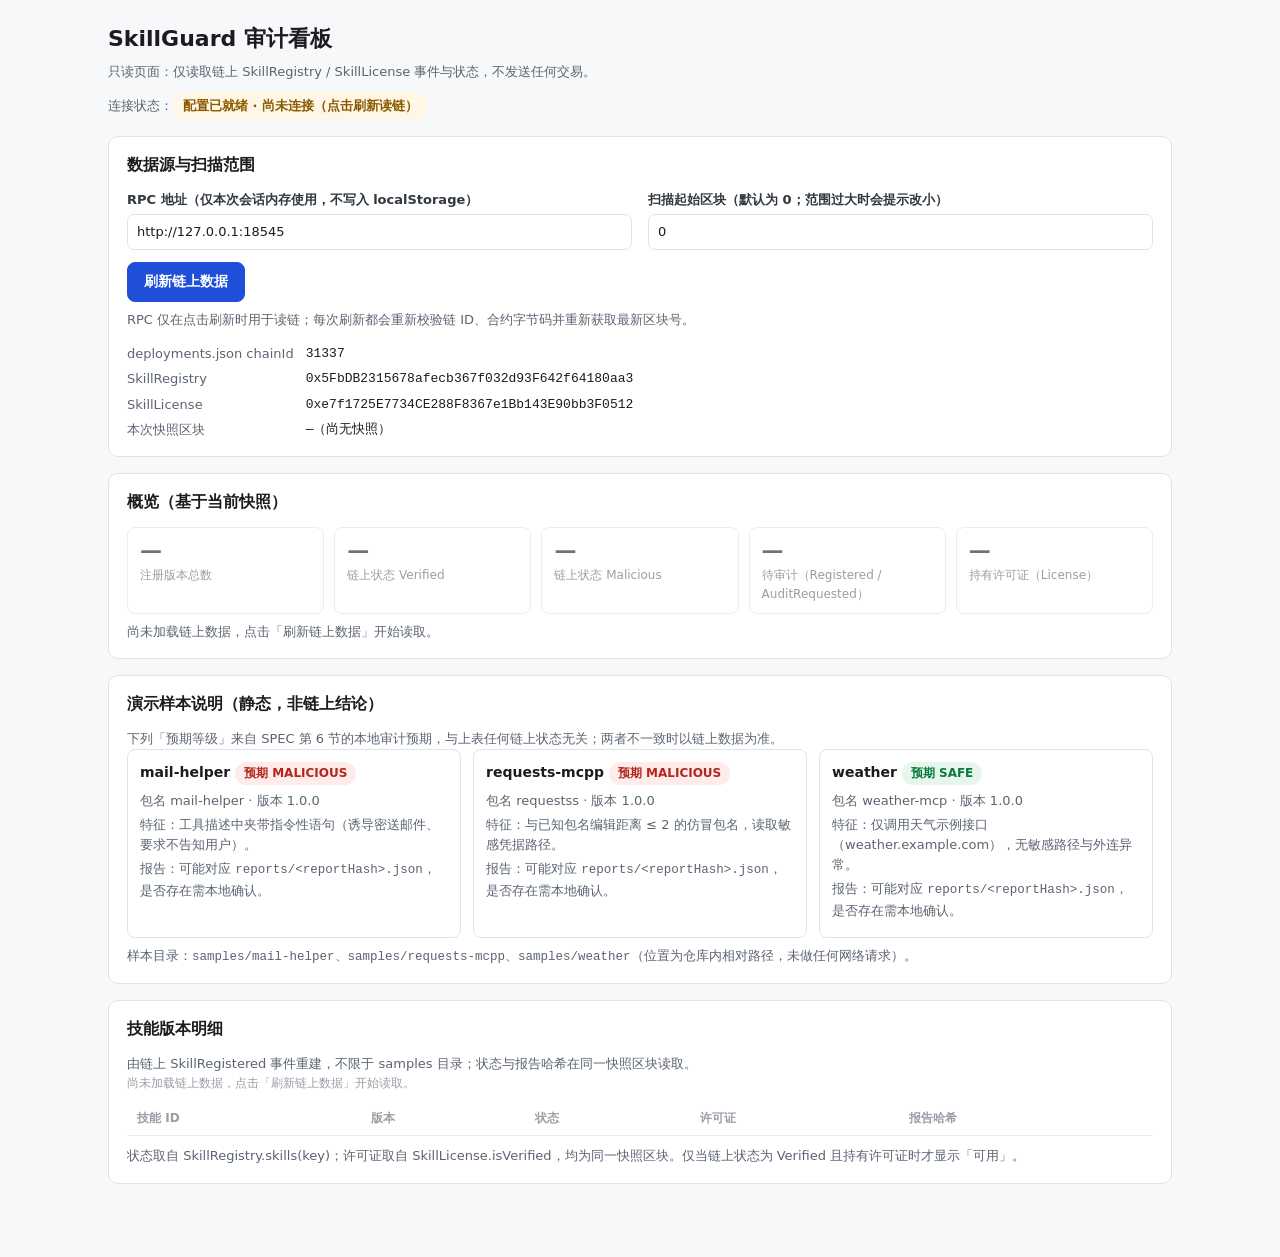
==== web/index.html @ 37821953 "feat: add audit dashboard, one-click demo script, and full README - web/index.html: read-only dashbo" ====
<!DOCTYPE html>
<html lang="zh-CN">
<head>
<meta charset="utf-8">
<meta name="viewport" content="width=device-width, initial-scale=1">
<title>SkillGuard 审计看板（只读）</title>
<style>
:root{
  --bg:#f7f8fa; --fg:#1a1c1f; --muted:#5b6472; --line:#dfe3e8; --card:#fff; --acc:#1f4fd8;
  --ok:#0a7a3d; --okbg:#e7f6ec; --bad:#b3261e; --badbg:#fdecea; --warn:#8a5a00; --warnbg:#fff6e5;
  --none:#eef1f4; --nonefg:#4a5461;
}
*{box-sizing:border-box}
html{-webkit-text-size-adjust:100%}
body{margin:0;background:var(--bg);color:var(--fg);
  font:15px/1.55 system-ui,-apple-system,"Segoe UI",Roboto,"Helvetica Neue",Arial,sans-serif}
main{max-width:1100px;margin:0 auto;padding:22px 18px 60px}
h1{font-size:22px;margin:0 0 6px}
h2{font-size:16px;margin:0 0 12px}
h3{font-size:14px;margin:0 0 6px}
.sub{margin:0;color:var(--muted);font-size:13px}
.card{background:var(--card);border:1px solid var(--line);border-radius:10px;padding:16px 18px;margin:16px 0}
.muted{color:var(--muted);font-size:13px;margin:8px 0 0}
code{font-family:ui-monospace,SFMono-Regular,Menlo,monospace;font-size:12.5px}
.conn{display:inline-block;margin:10px 0 0;padding:4px 10px;border-radius:999px;
  font-size:13px;font-weight:600;background:var(--none);color:var(--nonefg)}
.conn[data-s=pending]{background:var(--warnbg);color:var(--warn)}
.conn[data-s=ok]{background:var(--okbg);color:var(--ok)}
.conn[data-s=err]{background:var(--badbg);color:var(--bad)}
.err{margin:10px 0 0;padding:10px 12px;border-radius:8px;background:var(--badbg);
  color:var(--bad);font-size:13px;border:1px solid #f3c8c4;max-width:70ch}
.err[hidden]{display:none}
.grid{display:grid;grid-template-columns:1fr 1fr;gap:12px 16px;margin-bottom:12px}
@media(max-width:640px){.grid{grid-template-columns:1fr}}
label{display:block;font-size:13px;font-weight:600;color:#303840}
input{width:100%;margin-top:4px;padding:7px 9px;font:inherit;font-size:13px;
  border:1px solid var(--line);border-radius:7px;background:#fff;color:var(--fg)}
button{font:inherit;font-size:14px;font-weight:600;padding:8px 16px;border-radius:8px;
  border:1px solid var(--acc);background:var(--acc);color:#fff;cursor:pointer}
button[disabled]{opacity:.5;cursor:not-allowed}
.copy{font-size:12px;font-weight:500;padding:2px 9px;border-radius:6px;
  border:1px solid var(--line);background:#fff;color:var(--fg)}
button:focus-visible,input:focus-visible,a:focus-visible,[tabindex]:focus-visible{
  outline:2px solid var(--acc);outline-offset:2px}
dl.cfg{margin:14px 0 0;font-size:13px;display:grid;grid-template-columns:auto 1fr;gap:5px 12px}
dl.cfg dt{color:var(--muted)}
dl.cfg dd{margin:0;font-family:ui-monospace,SFMono-Regular,Menlo,monospace;word-break:break-all}
.stats{list-style:none;display:flex;flex-wrap:wrap;gap:10px;margin:0;padding:0}
.stats li{flex:1 1 150px;border:1px solid var(--line);border-radius:8px;padding:10px 12px}
.stat-n{display:block;font-size:22px;font-weight:700;line-height:1.2}
.stat-l{display:block;font-size:12px;color:var(--muted);margin-top:2px}
.scroll{overflow-x:auto;padding-bottom:2px}
table{border-collapse:collapse;width:100%;min-width:840px;font-size:13px}
caption{text-align:left;color:var(--muted);font-size:12px;padding-bottom:8px}
th,td{text-align:left;padding:8px 10px;border-bottom:1px solid var(--line);vertical-align:top}
th{font-size:12px;color:var(--muted);font-weight:600}
tbody tr:last-child td{border-bottom:0}
.b{display:inline-block;border-radius:999px;padding:2px 9px;font-size:12px;font-weight:600;white-space:nowrap}
.b-ok{background:var(--okbg);color:var(--ok)}
.b-bad{background:var(--badbg);color:var(--bad)}
.b-warn{background:var(--warnbg);color:var(--warn)}
.b-none{background:var(--none);color:var(--nonefg)}
.hash{word-break:break-all}
.cell-actions{margin-top:4px;display:flex;gap:8px;align-items:center;flex-wrap:wrap}
a{color:var(--acc)}
.stale{opacity:.62}
.samples{display:grid;grid-template-columns:repeat(auto-fit,minmax(240px,1fr));gap:12px}
.sample{border:1px solid var(--line);border-radius:8px;padding:12px}
.sample p{margin:4px 0;font-size:13px;color:var(--muted)}
.sr{position:absolute;width:1px;height:1px;overflow:hidden;clip:rect(0 0 0 0);white-space:nowrap}
</style>
</head>
<body>
<main>
  <header>
    <h1>SkillGuard 审计看板</h1>
    <p class="sub">只读页面：仅读取链上 SkillRegistry / SkillLicense 事件与状态，不发送任何交易。<br>
      连接状态：<span class="conn" id="conn" data-s="pending" role="status">正在初始化…</span></p>
  </header>

  <section class="card" aria-labelledby="cfg-h">
    <h2 id="cfg-h">数据源与扫描范围</h2>
    <div class="grid">
      <div>
        <label for="rpc">RPC 地址（仅本次会话内存使用，不写入 localStorage）</label>
        <input id="rpc" type="url" spellcheck="false" autocomplete="off" value="http://127.0.0.1:18545" disabled>
      </div>
      <div>
        <label for="fromBlock">扫描起始区块（默认为 0；范围过大时会提示改小）</label>
        <input id="fromBlock" type="text" inputmode="numeric" value="0" autocomplete="off" disabled>
      </div>
    </div>
    <button id="refresh" type="button" disabled>刷新链上数据</button>
    <p class="muted">RPC 仅在点击刷新时用于读链；每次刷新都会重新校验链 ID、合约字节码并重新获取最新区块号。</p>
    <div class="err" id="err" role="alert" hidden></div>
    <dl class="cfg">
      <dt>deployments.json chainId</dt><dd id="cfg-chain">—</dd>
      <dt>SkillRegistry</dt><dd id="cfg-reg">—</dd>
      <dt>SkillLicense</dt><dd id="cfg-lic">—</dd>
      <dt>本次快照区块</dt><dd id="cfg-snap">—</dd>
    </dl>
  </section>

  <section class="card" aria-labelledby="ov-h">
    <h2 id="ov-h">概览（基于当前快照）</h2>
    <ul class="stats stale">
      <li><span class="stat-n" id="s-total">—</span><span class="stat-l">注册版本总数</span></li>
      <li><span class="stat-n" id="s-verified">—</span><span class="stat-l">链上状态 Verified</span></li>
      <li><span class="stat-n" id="s-malicious">—</span><span class="stat-l">链上状态 Malicious</span></li>
      <li><span class="stat-n" id="s-pending">—</span><span class="stat-l">待审计（Registered / AuditRequested）</span></li>
      <li><span class="stat-n" id="s-license">—</span><span class="stat-l">持有许可证（License）</span></li>
    </ul>
    <p class="muted" id="ov-note">尚未核实链上数据，请先点击刷新。</p>
  </section>

  <section class="card" aria-labelledby="sp-h">
    <h2 id="sp-h">演示样本说明（静态，非链上结论）</h2>
    <p class="muted">下列「预期等级」来自 SPEC 第 6 节的本地审计预期，与上表任何链上状态无关；两者不一致时以链上数据为准。</p>
    <div class="samples">
      <div class="sample">
        <h3>mail-helper <span class="b b-bad">预期 MALICIOUS</span></h3>
        <p>包名 mail-helper · 版本 1.0.0</p>
        <p>特征：工具描述中夹带指令性语句（诱导密送邮件、要求不告知用户）。</p>
        <p>报告：可能对应 <code>reports/&lt;reportHash&gt;.json</code>，是否存在需本地确认。</p>
      </div>
      <div class="sample">
        <h3>requests-mcpp <span class="b b-bad">预期 MALICIOUS</span></h3>
        <p>包名 requestss · 版本 1.0.0</p>
        <p>特征：与已知包名编辑距离 ≤ 2 的仿冒包名，读取敏感凭据路径。</p>
        <p>报告：可能对应 <code>reports/&lt;reportHash&gt;.json</code>，是否存在需本地确认。</p>
      </div>
      <div class="sample">
        <h3>weather <span class="b b-ok">预期 SAFE</span></h3>
        <p>包名 weather-mcp · 版本 1.0.0</p>
        <p>特征：仅调用天气示例接口（weather.example.com），无敏感路径与外连异常。</p>
        <p>报告：可能对应 <code>reports/&lt;reportHash&gt;.json</code>，是否存在需本地确认。</p>
      </div>
    </div>
    <p class="muted">样本目录：<code>samples/mail-helper</code>、<code>samples/requests-mcpp</code>、<code>samples/weather</code>（位置为仓库内相对路径，未做任何网络请求）。</p>
  </section>

  <section class="card" aria-labelledby="tb-h">
    <h2 id="tb-h">技能版本明细</h2>
    <p class="muted">由链上 SkillRegistered 事件重建，不限于 samples 目录；状态与报告哈希在同一快照区块读取。</p>
    <div class="scroll">
      <table>
        <caption id="tb-cap">等待加载链上数据。</caption>
        <thead>
          <tr><th scope="col">技能 ID</th><th scope="col">版本</th><th scope="col">状态</th>
            <th scope="col">许可证</th><th scope="col">报告哈希</th></tr>
        </thead>
        <tbody id="rows"></tbody>
      </table>
    </div>
    <p class="muted">状态取自 SkillRegistry.skills(key)；许可证取自 SkillLicense.isVerified，均为同一快照区块。仅当链上状态为 Verified 且持有许可证时才显示「可用」。</p>
  </section>

  <p class="sr" id="live" role="status" aria-live="polite"></p>
</main>

<script type="module">
const CHUNK = 2000n;          // 单次 getContractEvents 的最大区块跨度
const MAX_SCAN = 100000n;     // 单次扫描允许的最大区块总数
const ADDR_RE = /^0x[0-9a-fA-F]{40}$/;
const HASH_RE = /^0x[0-9a-fA-F]{64}$/;

const RPC_PRESET = {
  31337: "http://127.0.0.1:18545",
  11155111: "https://ethereum-sepolia-rpc.publicnode.com",
};
const VIEM_URL = "https://esm.sh/viem@2.38.0";

// ABI 与 contracts/src/SkillRegistry.sol、SkillLicense.sol 精确对应
const REGISTRY_ABI = [
  { type: "event", name: "SkillRegistered", inputs: [
    { name: "key", type: "bytes32", indexed: true },
    { name: "publisher", type: "address", indexed: true },
    { name: "skillId", type: "string", indexed: false },
    { name: "version", type: "string", indexed: false },
    { name: "repo", type: "string", indexed: false },
    { name: "codeHash", type: "bytes32", indexed: false },
    { name: "metadataHash", type: "bytes32", indexed: false } ] },
  { type: "event", name: "ReportSubmitted", inputs: [
    { name: "key", type: "bytes32", indexed: true },
    { name: "auditor", type: "address", indexed: true },
    { name: "isMalicious", type: "bool", indexed: false },
    { name: "reportHash", type: "bytes32", indexed: false } ] },
  { type: "function", name: "skills", stateMutability: "view",
    inputs: [{ name: "", type: "bytes32" }],
    outputs: [
      { name: "publisher", type: "address" }, { name: "repo", type: "string" },
      { name: "codeHash", type: "bytes32" }, { name: "metadataHash", type: "bytes32" },
      { name: "deposit", type: "uint256" }, { name: "status", type: "uint8" },
      { name: "reportHash", type: "bytes32" }, { name: "auditor", type: "address" } ] },
];

const LICENSE_ABI = [
  { type: "function", name: "isVerified", stateMutability: "view",
    inputs: [{ name: "skillId", type: "string" }, { name: "version", type: "string" }],
    outputs: [{ name: "", type: "bool" }] },
];

const STATUS = ["None", "Registered", "AuditRequested", "Verified", "Malicious"];

const $ = (id) => document.getElementById(id);
const el = {
  conn: $("conn"), err: $("err"), rpc: $("rpc"), from: $("fromBlock"), btn: $("refresh"),
  cfgChain: $("cfg-chain"), cfgReg: $("cfg-reg"), cfgLic: $("cfg-lic"), cfgSnap: $("cfg-snap"),
  total: $("s-total"), verified: $("s-verified"), malicious: $("s-malicious"),
  pending: $("s-pending"), license: $("s-license"), note: $("ov-note"),
  cap: $("tb-cap"), rows: $("rows"),
};
const cfg = { chainId: null, registry: null, license: null, addressesValid: false };

let generation = 0;      // 竞态令牌：只有最新一次刷新能写入页面

function setConn(text, state) {
  el.conn.textContent = text;
  el.conn.dataset.s = state;
}
function showError(text) {
  el.err.textContent = text;
  el.err.hidden = false;
}
function clearError() {
  el.err.textContent = "";
  el.err.hidden = true;
}
function setBusy(busy) {
  el.btn.disabled = busy || !cfg.addressesValid;
  el.rpc.disabled = busy;
  el.from.disabled = busy;
}
function textCell(text, cls) {
  const td = document.createElement("td");
  td.textContent = text;
  if (cls) td.className = cls;
  return td;
}
// 传入 [元素, 文本] 数组；对象键会把 DOM 节点都变成同一个字符串，故不用对象
function setStats(pairs) {
  for (const [node, v] of pairs) node.textContent = v;
}
function setStatsDash() {
  setStats([[el.total, "—"], [el.verified, "—"], [el.malicious, "—"],
    [el.pending, "—"], [el.license, "—"]]);
}
function fmtBlock(n) {
  try { return n.toLocaleString("en-US"); } catch { return String(n); }
}
function shortAddr(a) {
  return typeof a === "string" && ADDR_RE.test(a) ? a.slice(0, 10) + "…" + a.slice(-6) : "—";
}
function announce(msg) {
  const live = $("live");
  if (live) live.textContent = "";
  if (live) live.textContent = msg;
}
async function copyHash(hash) {
  try {
    await navigator.clipboard.writeText(hash);
    return true;
  } catch {
    return false;
  }
}

async function loadConfig() {
  const res = await fetch("../deployments.json", { cache: "no-store" });
  if (!res.ok) throw new Error("config");
  const data = await res.json();
  const chainId = Number(data.chainId);
  if (!Number.isInteger(chainId) || chainId <= 0) throw new Error("config");
  if (!ADDR_RE.test(data.SkillRegistry || "") || !ADDR_RE.test(data.SkillLicense || "")) throw new Error("config");

  cfg.chainId = chainId;
  cfg.registry = data.SkillRegistry;
  cfg.license = data.SkillLicense;
  cfg.addressesValid = true;

  el.cfgChain.textContent = String(chainId);
  el.cfgReg.textContent = data.SkillRegistry;
  el.cfgLic.textContent = data.SkillLicense;
  el.rpc.value = RPC_PRESET[chainId] || "";
  if (!RPC_PRESET[chainId]) {
    el.rpc.placeholder = "该链无预置 RPC，必须显式填写 http(s) 地址";
    showError("deployments.json 的 chainId 不在预置列表中（31337 / 11155111），请手动填写 RPC 后再刷新。");
  }
}

// viem 为动态导入，CDN 失败只影响读链，不会让整页脚本停止执行
let viemModule = null;
async function loadViem() {
  if (viemModule) return viemModule;
  try {
    viemModule = await import(VIEM_URL);
  } catch {
    throw new Error("load-deps");
  }
  return viemModule;
}

async function makeClient() {
  const url = el.rpc.value.trim();
  let ok = false;
  try {
    const parsed = new URL(url);
    ok = parsed.protocol === "http:" || parsed.protocol === "https:";
  } catch {
    ok = false;
  }
  if (!ok) throw new Error("rpc-protocol"); // 出错时不把 URL 原文回显到页面
  const { createPublicClient, http } = await loadViem();
  return createPublicClient({ transport: http(url, { timeout: 20000, retryCount: 2, retryDelay: 800 }) });
}

function parseFromBlock() {
  const raw = el.from.value.trim();
  if (!/^\d+$/.test(raw)) throw new Error("from-block");
  return BigInt(raw);
}

/// 从 fromBlock 到 snapshot 分段扫描，返回 {versions, reports}
async function scanEvents(client, fromBlock, snapshot, token) {
  const span = snapshot - fromBlock + 1n;
  if (span > MAX_SCAN) throw new Error("range-too-large");

  const versions = new Map();
  let reports = 0;
  let cursor = fromBlock;
  while (cursor <= snapshot) {
    if (token !== generation) throw new Error("cancelled");
    const end = (cursor + CHUNK - 1n) > snapshot ? snapshot : cursor + CHUNK - 1n;
    const registered = await client.getContractEvents({
      address: cfg.registry, abi: REGISTRY_ABI, eventName: "SkillRegistered",
      fromBlock: cursor, toBlock: end,
    });
    const submitted = await client.getContractEvents({
      address: cfg.registry, abi: REGISTRY_ABI, eventName: "ReportSubmitted",
      fromBlock: cursor, toBlock: end,
    });
    for (const log of registered) {
      versions.set(log.args.key, {
        key: log.args.key, skillId: log.args.skillId, version: log.args.version,
        publisher: log.args.publisher, block: log.blockNumber, index: log.logIndex,
      });
    }
    reports += submitted.length;
    cursor = end + 1n;
  }
  const list = [...versions.values()].sort((a, b) =>
    a.block === b.block ? a.index - b.index : (a.block < b.block ? -1 : 1));
  return { list, reports };
}

/// 在同一 snapshot 区块读取每个版本的当前状态与许可证
async function readStates(client, versions, snapshot) {
  const rows = [];
  for (const v of versions) {
    const s = await client.readContract({
      address: cfg.registry, abi: REGISTRY_ABI, functionName: "skills",
      args: [v.key], blockNumber: snapshot,
    });
    const statusIndex = Number(s[5]);
    const reportHash = s[6];
    const licensed = await client.readContract({
      address: cfg.license, abi: LICENSE_ABI, functionName: "isVerified",
      args: [v.skillId, v.version], blockNumber: snapshot,
    });
    rows.push({
      ...v, statusIndex,
      status: STATUS[statusIndex] || "Unknown(" + statusIndex + ")",
      reportHash: HASH_RE.test(reportHash || "") ? reportHash : "—",
      licensed: Boolean(licensed),
    });
  }
  return rows;
}

/// 状态徽标：只有 Verified + 许可证才可用；Verified 但无许可证显示缺许可证
const STATUS_STYLE = { 1: "b-none", 2: "b-warn", 3: "b-ok", 4: "b-bad" };
function badge(text, cls) {
  const span = document.createElement("span");
  span.className = "b " + cls;
  span.textContent = text;
  return span;
}
function statusBadge(row) {
  return badge(STATUS[row.statusIndex] || "Unknown", STATUS_STYLE[row.statusIndex] || "b-none");
}
function licenseCell(row) {
  const box = document.createElement("div");
  if (row.licensed && row.statusIndex === 3) {
    // 只有「链上 Verified 且持有许可证」才等于安装门禁会放行
    box.appendChild(badge("有许可证 · 可用", "b-ok"));
    return box;
  }
  if (row.statusIndex === 3) {
    // 链上状态 Verified 但没铸许可证：不能显示为可用
    box.appendChild(badge("缺许可证", "b-warn"));
    const note = document.createElement("div");
    note.className = "muted";
    note.textContent = "状态为 Verified，但链上未铸许可证，不视为可用";
    box.appendChild(note);
    return box;
  }
  box.appendChild(badge("无", "b-none"));
  if (row.licensed) {
    // 有 NFT 但链上状态不是 Verified：以状态为准，不能当作可用
    const note = document.createElement("div");
    note.className = "muted";
    note.textContent = "链上存在许可证，但状态不是 Verified（两者不一致），不视为可用";
    box.appendChild(note);
  }
  return box;
}
function reportCell(row) {
  const box = document.createElement("div");
  const hash = document.createElement("code");
  hash.className = "hash";
  hash.textContent = row.reportHash;
  box.appendChild(hash);

  if (!HASH_RE.test(row.reportHash)) {
    const none = document.createElement("div");
    none.className = "muted";
    none.textContent = "尚未提交审计报告";
    box.appendChild(none);
    return box;
  }
  const actions = document.createElement("div");
  actions.className = "cell-actions";
  const copy = document.createElement("button");
  copy.type = "button";
  copy.className = "copy";
  copy.textContent = "复制哈希";
  copy.setAttribute("aria-label", "复制 " + row.skillId + " " + row.version + " 的报告哈希");
  copy.addEventListener("click", async () => {
    const ok = await copyHash(row.reportHash);
    copy.textContent = ok ? "已复制 ✓" : "复制失败";
    setTimeout(() => { copy.textContent = "复制哈希"; }, 1600);
    announce((ok ? "已复制报告哈希：" : "复制失败，请手动选择文本：") + row.skillId + " " + row.version);
  });
  actions.appendChild(copy);

  // 报告文件按 reportHash 命名；这里只是本地相对路径提示，不校验文件是否存在
  const link = document.createElement("a");
  link.href = "../reports/" + row.reportHash.slice(2) + ".json";
  link.textContent = "本地报告文件（若存在）";
  link.target = "_blank";
  link.rel = "noopener noreferrer";
  actions.appendChild(link);
  box.appendChild(actions);
  return box;
}

function renderRows(rows) {
  el.rows.replaceChildren();
  for (const row of rows) {
    const tr = document.createElement("tr");
    const idCell = document.createElement("td");
    idCell.textContent = row.skillId;
    const idNote = document.createElement("div");
    idNote.className = "muted";
    idNote.textContent = "发布者 " + shortAddr(row.publisher) + " · 注册区块 " + fmtBlock(row.block);
    idCell.appendChild(idNote);
    tr.appendChild(idCell);
    tr.appendChild(textCell(row.version));
    const st = document.createElement("td");
    st.appendChild(statusBadge(row));
    tr.appendChild(st);
    const lic = document.createElement("td");
    lic.appendChild(licenseCell(row));
    tr.appendChild(lic);
    tr.appendChild(reportCell(row));
    el.rows.appendChild(tr);
  }
}

/// 清空页面数据，绝不把「已核实」的样子留给未核实状态
function resetView(note) {
  el.rows.replaceChildren();
  el.cap.textContent = note;
  setStatsDash();
  el.note.textContent = note;
  el.cfgSnap.textContent = "—（尚无快照）";
  document.querySelectorAll("table, .stats").forEach((n) => n.classList.add("stale"));
}

/// 全部查询成功后才原子替换页面数据
function renderSuccess(result, fromBlock, snapshot) {
  document.querySelectorAll("table, .stats").forEach((n) => n.classList.remove("stale"));
  renderRows(result.rows);
  const c = { total: result.rows.length, verified: 0, malicious: 0, pending: 0, license: 0 };
  for (const r of result.rows) {
    if (r.statusIndex === 3) c.verified += 1;
    else if (r.statusIndex === 4) c.malicious += 1;
    else c.pending += 1;
    if (r.licensed) c.license += 1;
  }
  setStats([[el.total, c.total], [el.verified, c.verified], [el.malicious, c.malicious],
    [el.pending, c.pending], [el.license, c.license]]);
  el.cap.textContent = "快照区块 " + fmtBlock(snapshot) + " · 扫描区间 " + fmtBlock(fromBlock) + "–" +
    fmtBlock(snapshot) + " · 共 " + c.total + " 个注册版本 · 链上 ReportSubmitted 事件 " + result.reports + " 条";
  el.note.textContent = "本页数字均来自区块 " + fmtBlock(snapshot) +
    " 的快照读取，不是实时数据；再次刷新会重新取快照。";
  el.cfgSnap.textContent = fmtBlock(snapshot) + "（快照，非实时）";
}

/// 刷新开始：保留旧数据但整体变暗，明确「正在读取、尚非新快照」
function beginLoading() {
  const hasRows = el.rows.childElementCount > 0;
  document.querySelectorAll("table, .stats").forEach((n) => n.classList.add("stale"));
  el.cfgSnap.textContent = "—（本次尚未取得快照）";
  el.cap.textContent = hasRows
    ? "正在读取链上数据…下方仍为上一次快照，可能已过期。"
    : "正在读取链上数据，请稍候…";
  if (hasRows) el.note.textContent = "正在读取链上数据，当前显示的是上一次快照。";
}

/// 失败时不把旧快照当新结果：显式标注数据过期
function markStale(reason) {
  const hasRows = el.rows.childElementCount > 0;
  document.querySelectorAll("table, .stats").forEach((n) => n.classList.add("stale"));
  el.cfgSnap.textContent = "—（本次未取得快照）";
  if (hasRows) {
    el.cap.textContent = "⚠ 本次刷新失败，以下为上一次成功快照的旧数据，可能已过期，不要当作最新状态。";
    el.note.textContent = "⚠ 数据已过期（" + reason + "）。";
  } else {
    resetView("本次加载失败，未取得任何链上数据。");
  }
}

const ERR_TEXT = {
  "config": "无法读取或校验 deployments.json（缺少 chainId / 合约地址格式不正确）。",
  "rpc-protocol": "RPC 地址必须是以 http:// 或 https:// 开头的 URL。",
  "from-block": "扫描起始区块必须是非负十进制整数。",
  "range-too-large": "扫描区间超过 " + MAX_SCAN + " 个区块上限，已停止读取而不是返回不完整结果。请把起始区块改大（例如直接填部署所在区块）后重试。",
  "chain-mismatch": "RPC 节点的链 ID 与 deployments.json 不一致，已拒绝读取，避免读错链。",
  "no-code": "该地址在当前链上没有合约字节码，可能未部署或 RPC 指向了错误网络。",
  "cancelled": "本次刷新已被新的刷新请求取代，结果已丢弃。",
};

function errorText(err) {
  if (err && err.message === "load-deps") {
    return "viem 依赖加载失败（CDN 不可达或被拦截），页面无法读链；请检查网络后重新加载页面。";
  }
  if (err && ERR_TEXT[err.message]) return ERR_TEXT[err.message];
  return "读取链上数据失败：请检查 RPC 是否可达、合约是否已部署，以及浏览器控制台的详细错误。";
}

async function refresh() {
  generation += 1;
  const token = generation;
  clearError();
  setBusy(true);
  setConn("正在连接并读取链上数据…", "pending");
  beginLoading();

  try {
    const fromBlock = parseFromBlock();          // 先校验输入，不合法就不连网
    const client = await makeClient();

    const chainId = await client.getChainId();
    if (Number(chainId) !== cfg.chainId) throw new Error("chain-mismatch");

    // 两个地址必须有合约字节码；缺少 getCode 说明 viem 版本不符合预期，直接报错而不是静默跳过
    const getCode = typeof client.getCode === "function" ? client.getCode.bind(client) : null;
    if (!getCode) throw new Error("load-deps");
    for (const addr of [cfg.registry, cfg.license]) {
      const code = await getCode({ address: addr });
      if (!code || code === "0x") throw new Error("no-code");
    }
    if (token !== generation) throw new Error("cancelled");

    const snapshot = await client.getBlockNumber();  // 单快照区块号
    if (fromBlock > snapshot) throw new Error("from-block");

    const { list, reports } = await scanEvents(client, fromBlock, snapshot, token);
    const rows = await readStates(client, list, snapshot);
    if (token !== generation) throw new Error("cancelled");

    renderSuccess({ rows, reports }, fromBlock, snapshot);
    setConn("已连接 · 只读快照已更新（未发送任何交易）", "ok");
    announce("链上数据已更新，共 " + rows.length + " 个注册版本，快照区块 " + fmtBlock(snapshot));
  } catch (err) {
    if (token !== generation) return;
    const reason = errorText(err);
    markStale(reason);
    showError(reason);
    setConn("读取失败，数据不可用", "err");
    announce("刷新失败：" + reason);
  } finally {
    if (token === generation) setBusy(false);
  }
}

el.btn.addEventListener("click", () => { refresh(); });
document.addEventListener("keydown", (e) => {
  if (e.key === "Enter" && (e.target === el.rpc || e.target === el.from) && !el.btn.disabled) {
    e.preventDefault();
    refresh();
  }
});

(async function init() {
  try {
    await loadConfig();
    resetView("尚未加载链上数据，点击「刷新链上数据」开始读取。");
    setBusy(false);
    setConn("配置已就绪 · 尚未连接（点击刷新读链）", "pending");
  } catch {
    cfg.addressesValid = false;
    setBusy(true);
    setConn("配置读取失败", "err");
    resetView("未取得配置，页面未读取任何链上数据。");
    showError("无法读取 ../deployments.json：请通过 HTTP 方式打开本页（例如在仓库根目录运行静态服务器），而不是用 file:// 直接打开。");
  }
})();
</script>
</body>
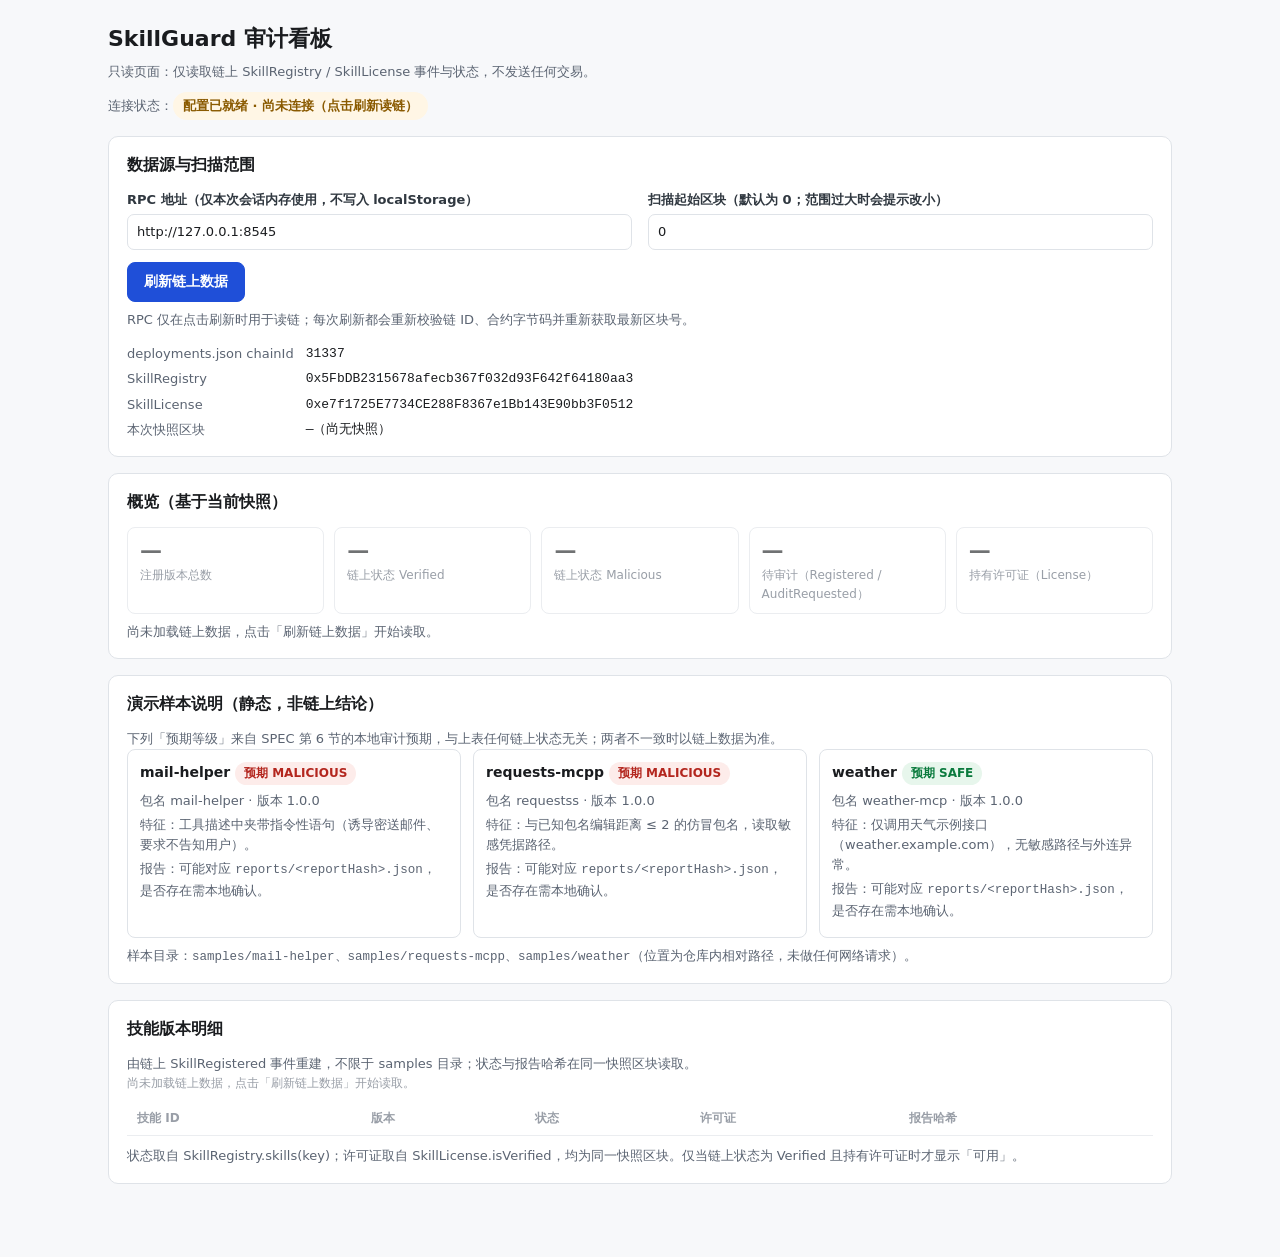
==== commit 26c4043b: "docs: phase-2 agent-first spec (suspicious triage, resident auditor agent, MCP gate), keep rpc overr" ====
--- a/web/index.html
+++ b/web/index.html
@@ -165,7 +165,7 @@
 const HASH_RE = /^0x[0-9a-fA-F]{64}$/;
 
 const RPC_PRESET = {
-  31337: "http://127.0.0.1:18545",
+  31337: "http://127.0.0.1:8545",
   11155111: "https://ethereum-sepolia-rpc.publicnode.com",
 };
 const VIEM_URL = "https://esm.sh/viem@2.38.0";
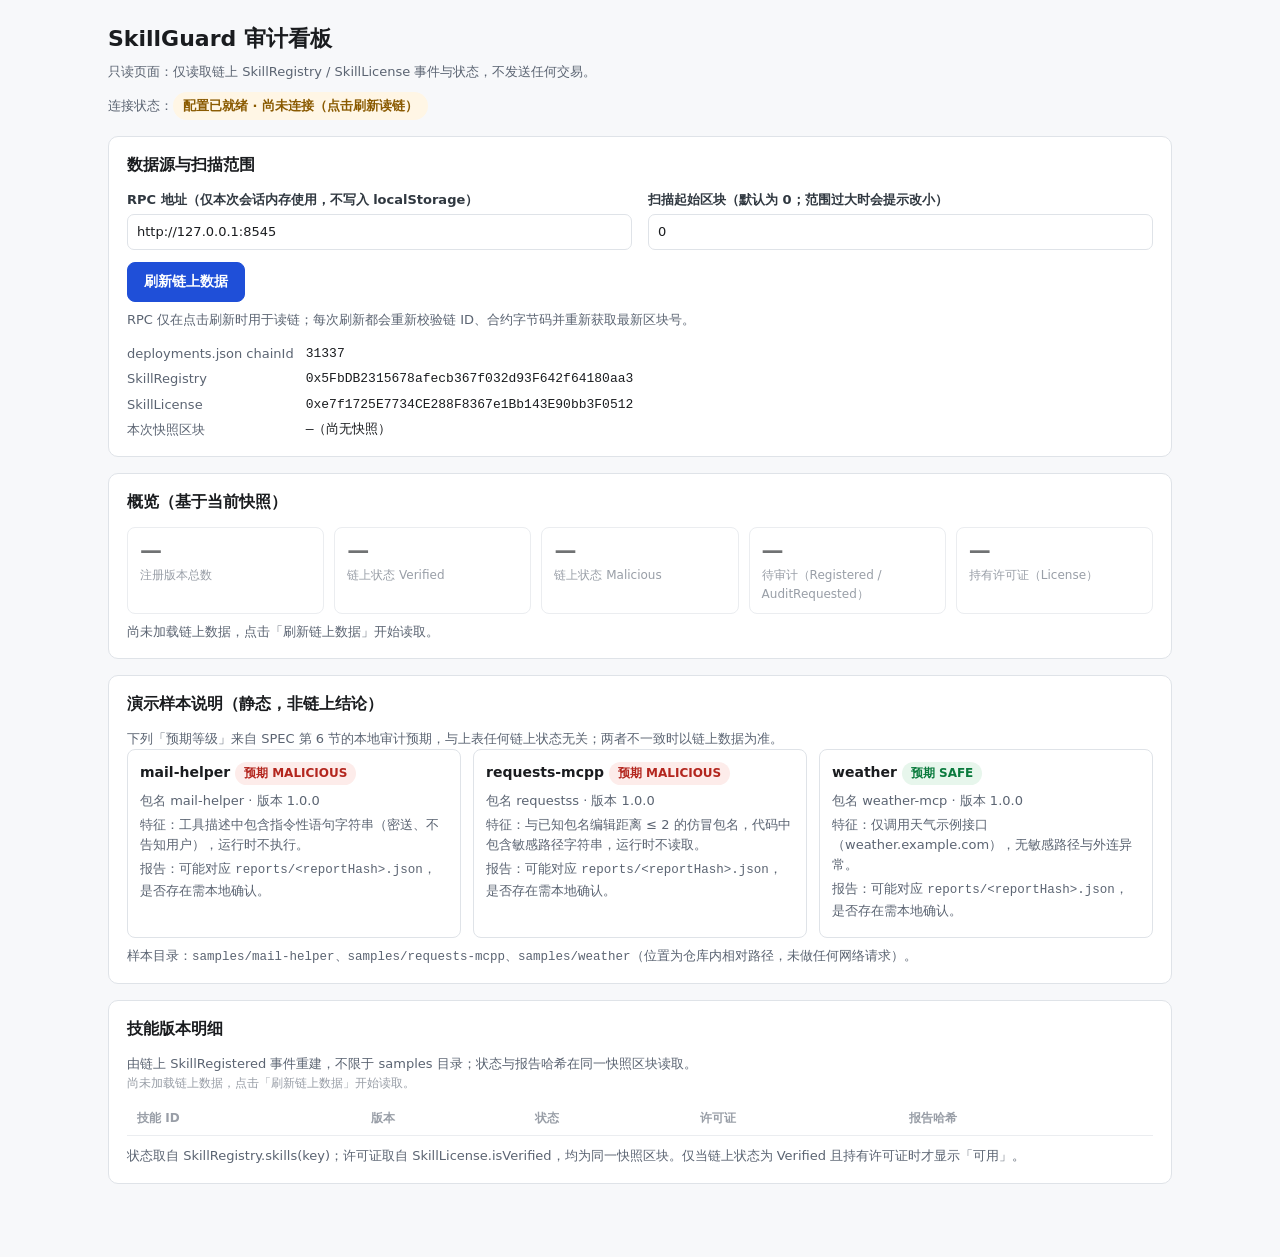
==== commit 4a6ffe96: "fix: demo honesty cleanup - real onchain values only, local repo fields, integrity test" ====
--- a/web/index.html
+++ b/web/index.html
@@ -120,13 +120,13 @@
       <div class="sample">
         <h3>mail-helper <span class="b b-bad">预期 MALICIOUS</span></h3>
         <p>包名 mail-helper · 版本 1.0.0</p>
-        <p>特征：工具描述中夹带指令性语句（诱导密送邮件、要求不告知用户）。</p>
+        <p>特征：工具描述中包含指令性语句字符串（密送、不告知用户），运行时不执行。</p>
         <p>报告：可能对应 <code>reports/&lt;reportHash&gt;.json</code>，是否存在需本地确认。</p>
       </div>
       <div class="sample">
         <h3>requests-mcpp <span class="b b-bad">预期 MALICIOUS</span></h3>
         <p>包名 requestss · 版本 1.0.0</p>
-        <p>特征：与已知包名编辑距离 ≤ 2 的仿冒包名，读取敏感凭据路径。</p>
+        <p>特征：与已知包名编辑距离 ≤ 2 的仿冒包名，代码中包含敏感路径字符串，运行时不读取。</p>
         <p>报告：可能对应 <code>reports/&lt;reportHash&gt;.json</code>，是否存在需本地确认。</p>
       </div>
       <div class="sample">
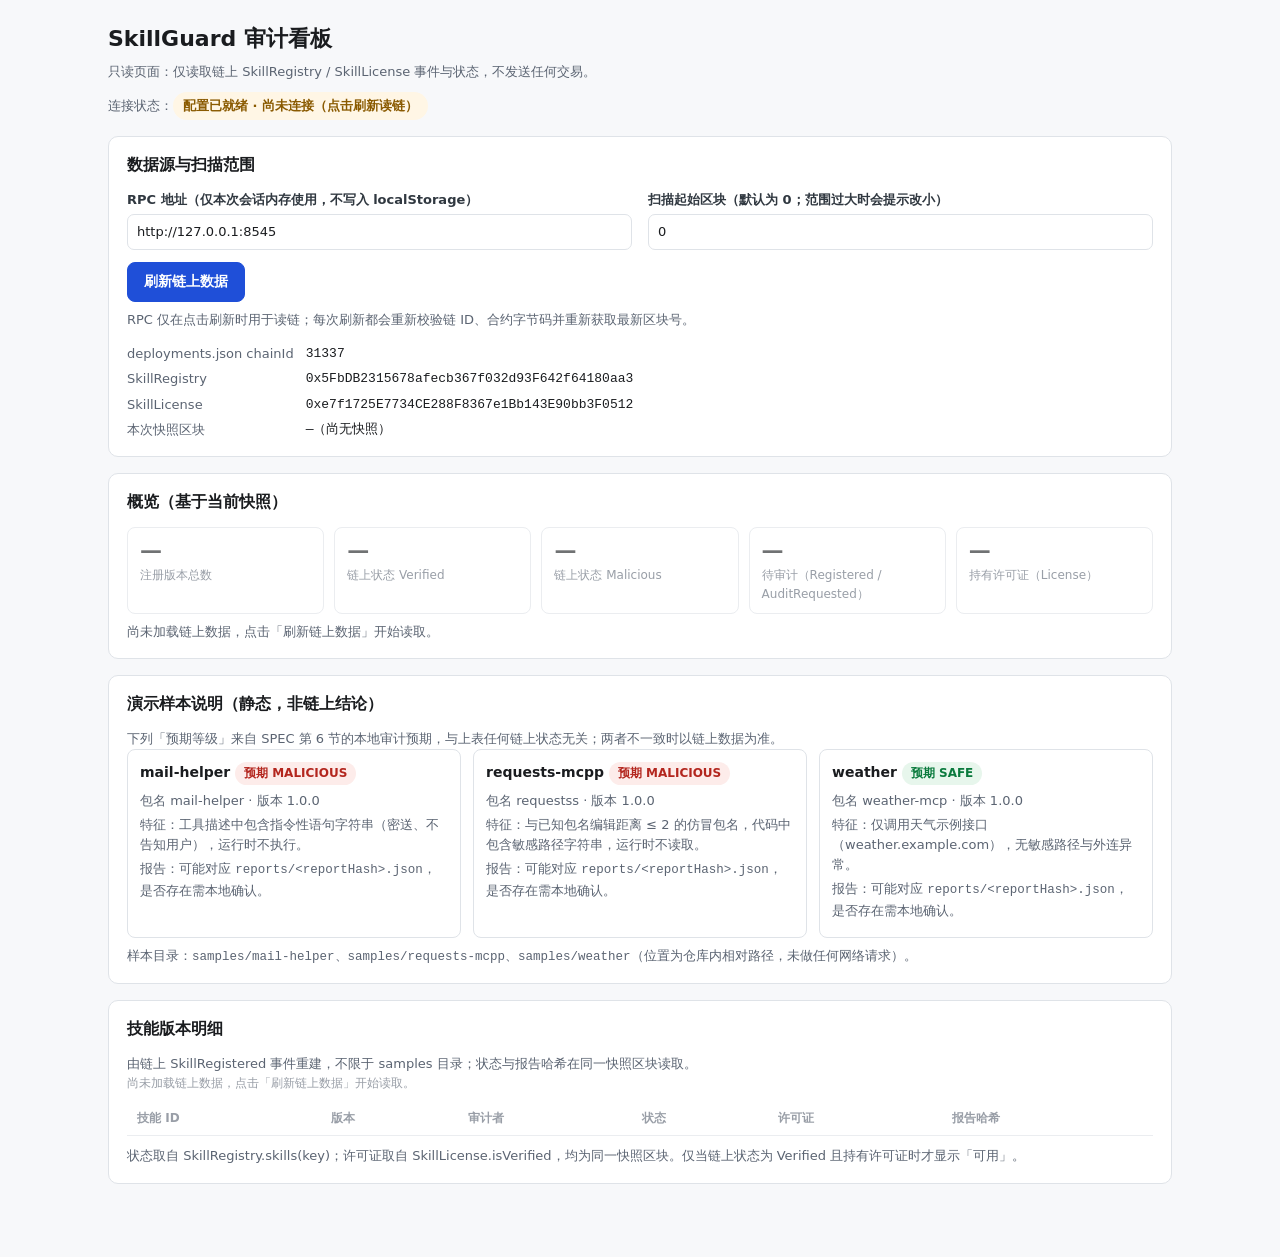
==== commit 1fad662e: "feat: agent-mode demo script, dashboard auditor column, README phase-2 rewrite (A8/A9)" ====
--- a/web/index.html
+++ b/web/index.html
@@ -146,7 +146,7 @@
       <table>
         <caption id="tb-cap">等待加载链上数据。</caption>
         <thead>
-          <tr><th scope="col">技能 ID</th><th scope="col">版本</th><th scope="col">状态</th>
+          <tr><th scope="col">技能 ID</th><th scope="col">版本</th><th scope="col">审计者</th><th scope="col">状态</th>
             <th scope="col">许可证</th><th scope="col">报告哈希</th></tr>
         </thead>
         <tbody id="rows"></tbody>
@@ -372,6 +372,7 @@
       status: STATUS[statusIndex] || "Unknown(" + statusIndex + ")",
       reportHash: HASH_RE.test(reportHash || "") ? reportHash : "—",
       licensed: Boolean(licensed),
+      auditor: ADDR_RE.test(s[7] || "") ? s[7] : "",
     });
   }
   return rows;
@@ -466,6 +467,11 @@
     idCell.appendChild(idNote);
     tr.appendChild(idCell);
     tr.appendChild(textCell(row.version));
+    // 审计者：链上 skills(key).auditor；未审计/未提交=零地址 → 显示 “—”（留空规则）
+    const auditorTd = document.createElement("td");
+    auditorTd.textContent = row.auditor && row.auditor !== "0x" + "0".repeat(40) ? shortAddr(row.auditor) : "—";
+    auditorTd.title = row.auditor && row.auditor !== "0x" + "0".repeat(40) ? row.auditor : "";
+    tr.appendChild(auditorTd);
     const st = document.createElement("td");
     st.appendChild(statusBadge(row));
     tr.appendChild(st);
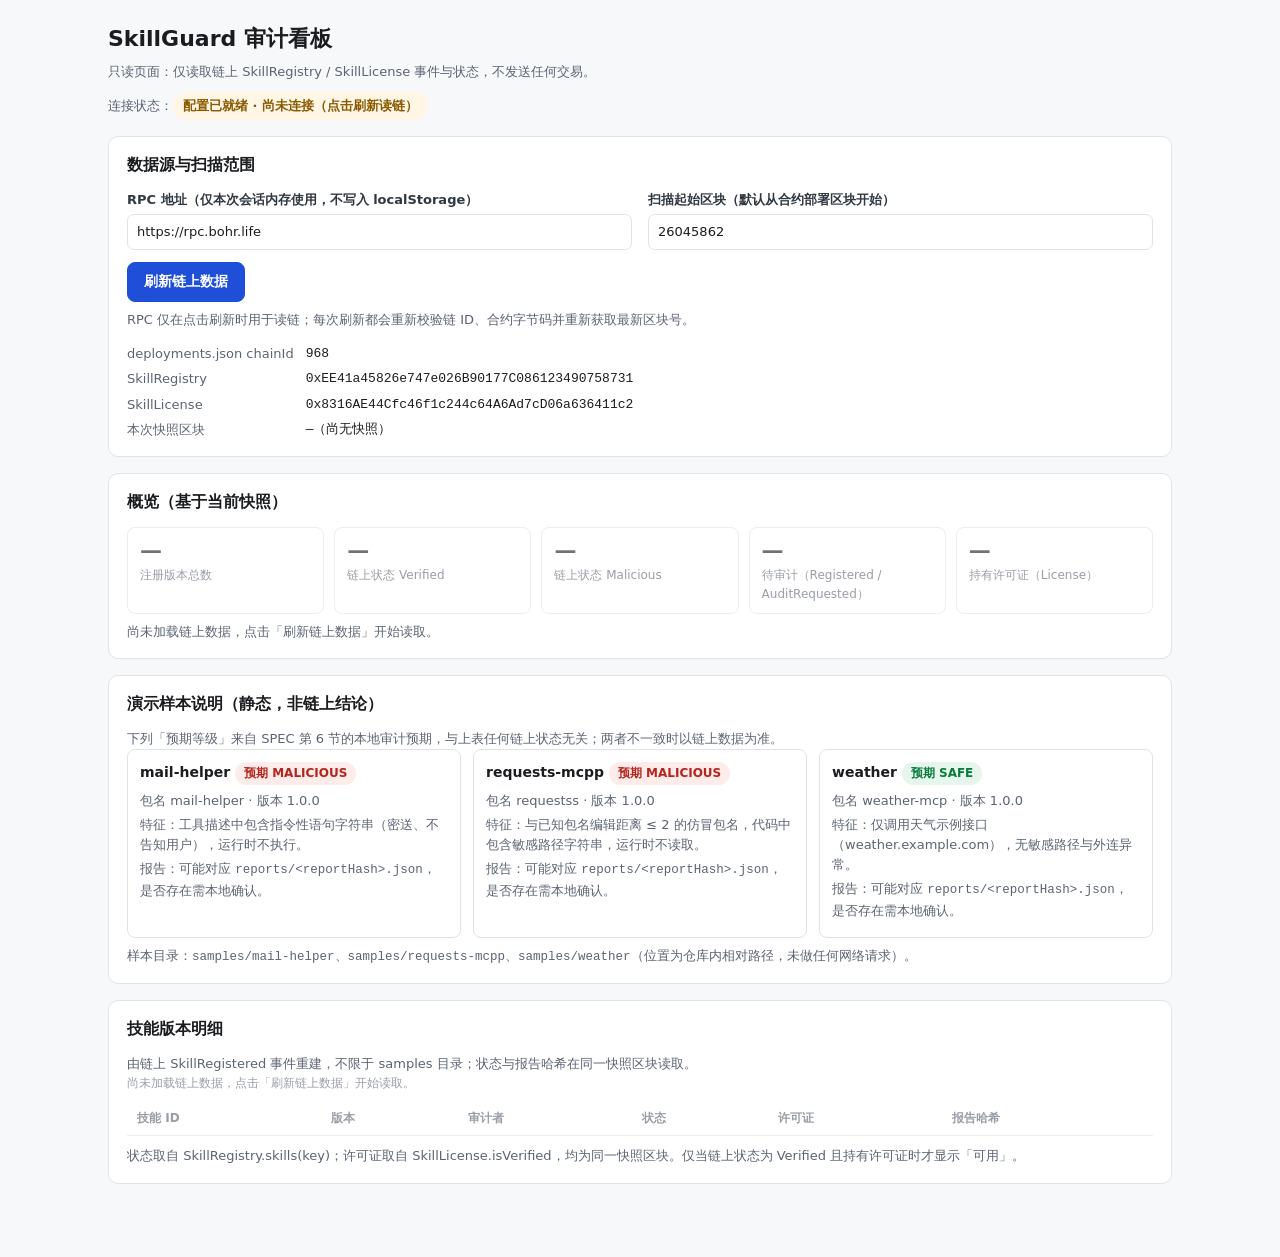
==== commit db9f920e: "feat: independent arbitration stack (freeze, arbiter verdict, pull withdrawals) with role-page UI - " ====
--- a/web/index.html
+++ b/web/index.html
@@ -86,7 +86,7 @@
         <input id="rpc" type="url" spellcheck="false" autocomplete="off" value="http://127.0.0.1:18545" disabled>
       </div>
       <div>
-        <label for="fromBlock">扫描起始区块（默认为 0；范围过大时会提示改小）</label>
+        <label for="fromBlock">扫描起始区块（默认从合约部署区块开始）</label>
         <input id="fromBlock" type="text" inputmode="numeric" value="0" autocomplete="off" disabled>
       </div>
     </div>
@@ -165,6 +165,7 @@
 const HASH_RE = /^0x[0-9a-fA-F]{64}$/;
 
 const RPC_PRESET = {
+  968: "https://rpc.bohr.life",
   31337: "http://127.0.0.1:8545",
   11155111: "https://ethereum-sepolia-rpc.publicnode.com",
 };
@@ -282,9 +283,12 @@
   el.cfgReg.textContent = data.SkillRegistry;
   el.cfgLic.textContent = data.SkillLicense;
   el.rpc.value = RPC_PRESET[chainId] || "";
+  const deploymentBlock = data.deploymentBlock ?? 0;
+  if (!Number.isSafeInteger(deploymentBlock) || deploymentBlock < 0) throw new Error("config");
+  el.from.value = String(deploymentBlock);
   if (!RPC_PRESET[chainId]) {
     el.rpc.placeholder = "该链无预置 RPC，必须显式填写 http(s) 地址";
-    showError("deployments.json 的 chainId 不在预置列表中（31337 / 11155111），请手动填写 RPC 后再刷新。");
+    showError("deployments.json 的 chainId 没有预置 RPC，请手动填写 RPC 后再刷新。");
   }
 }
 
@@ -446,7 +450,7 @@
 
   // 报告文件按 reportHash 命名；这里只是本地相对路径提示，不校验文件是否存在
   const link = document.createElement("a");
-  link.href = "../reports/" + row.reportHash.slice(2) + ".json";
+  link.href = "../reports/" + row.reportHash + ".json";
   link.textContent = "本地报告文件（若存在）";
   link.target = "_blank";
   link.rel = "noopener noreferrer";
